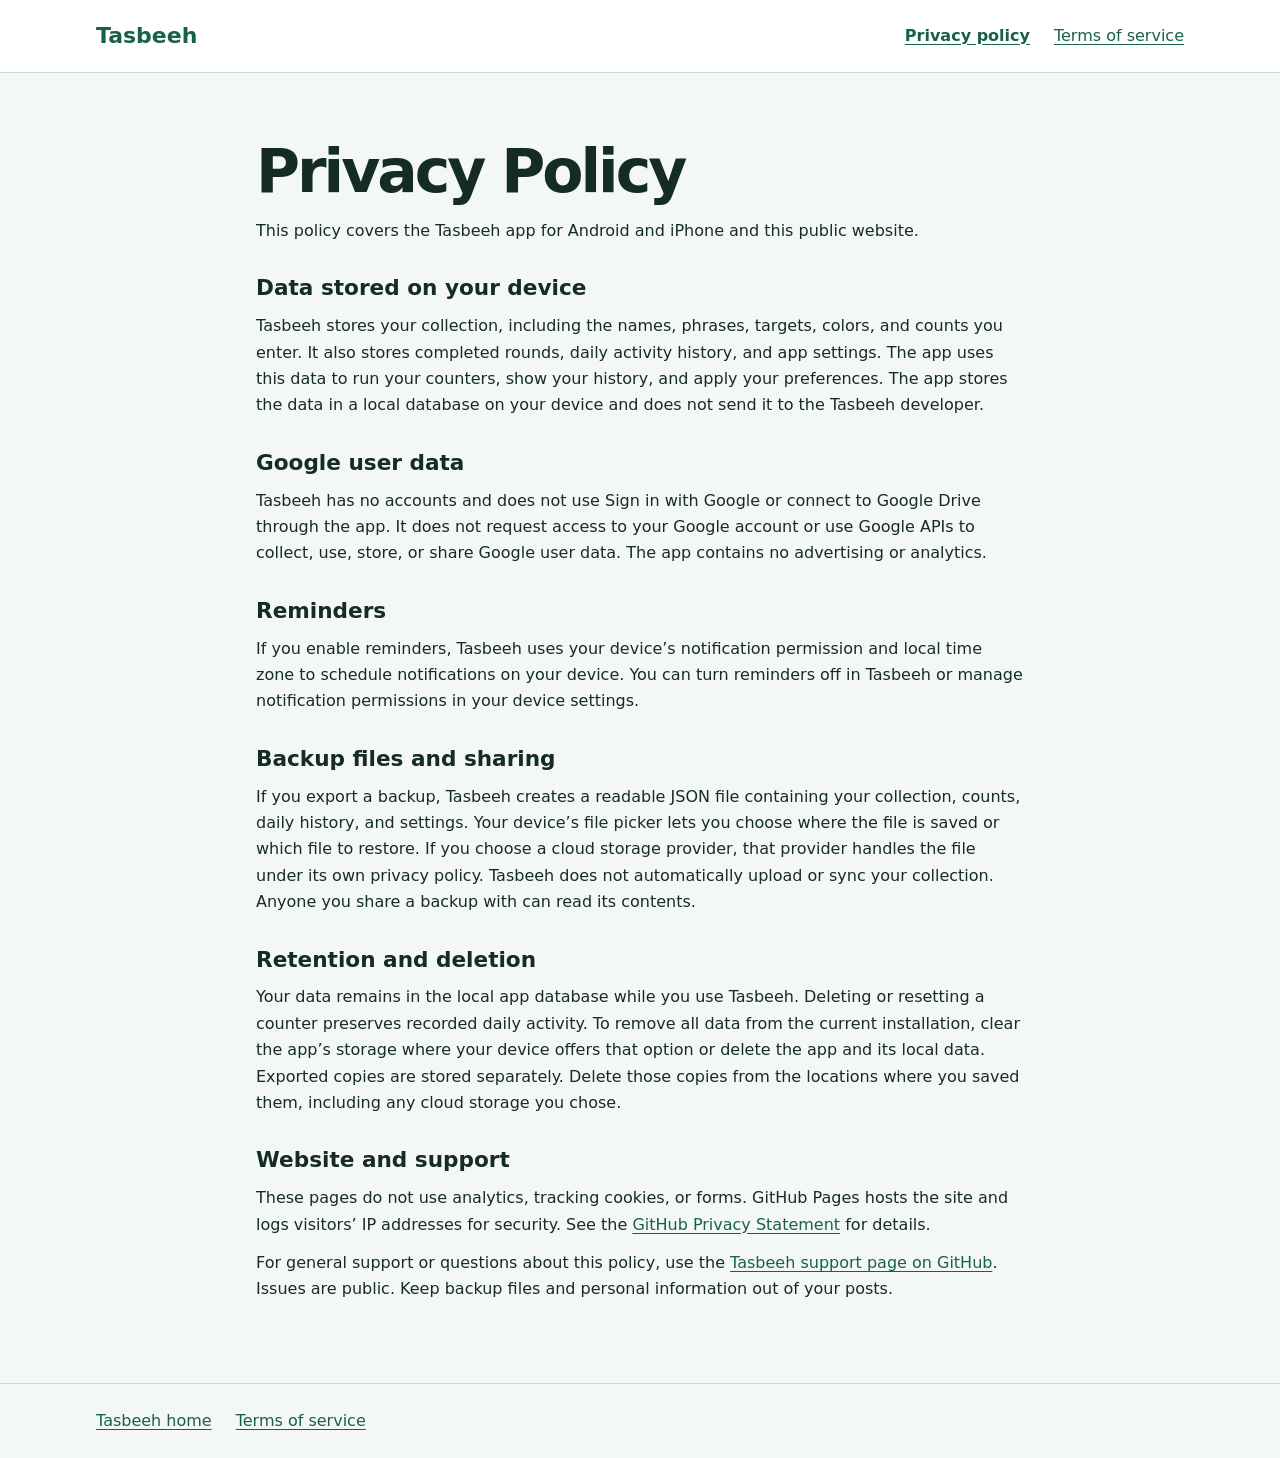
==== privacy-policy.html @ 0d0e2e69 "fill files for google" ====
<!doctype html>
<html lang="en">
<head>
  <meta charset="utf-8">
  <meta name="viewport" content="width=device-width, initial-scale=1">
  <meta name="description" content="How the Tasbeeh app and its public website handle your data.">
  <title>Privacy Policy | Tasbeeh</title>
  <link rel="stylesheet" href="styles.css">
</head>
<body>
  <header class="site-header">
    <div class="wrap header-inner">
      <a class="brand" href="./">Tasbeeh</a>
      <nav aria-label="Main navigation">
        <a href="privacy-policy.html" aria-current="page">Privacy policy</a>
        <a href="terms.html">Terms of service</a>
      </nav>
    </div>
  </header>

  <main class="wrap document">
    <h1>Privacy Policy</h1>
    <p>This policy covers the Tasbeeh app for Android and iPhone and this public website.</p>

    <h2>Data stored on your device</h2>
    <p>Tasbeeh stores your collection, including the names, phrases, targets, colors, and counts you enter. It also stores completed rounds, daily activity history, and app settings. The app uses this data to run your counters, show your history, and apply your preferences. The app stores the data in a local database on your device and does not send it to the Tasbeeh developer.</p>

    <h2>Google user data</h2>
    <p>Tasbeeh has no accounts and does not use Sign in with Google or connect to Google Drive through the app. It does not request access to your Google account or use Google APIs to collect, use, store, or share Google user data. The app contains no advertising or analytics.</p>

    <h2>Reminders</h2>
    <p>If you enable reminders, Tasbeeh uses your device’s notification permission and local time zone to schedule notifications on your device. You can turn reminders off in Tasbeeh or manage notification permissions in your device settings.</p>

    <h2>Backup files and sharing</h2>
    <p>If you export a backup, Tasbeeh creates a readable JSON file containing your collection, counts, daily history, and settings. Your device’s file picker lets you choose where the file is saved or which file to restore. If you choose a cloud storage provider, that provider handles the file under its own privacy policy. Tasbeeh does not automatically upload or sync your collection. Anyone you share a backup with can read its contents.</p>

    <h2>Retention and deletion</h2>
    <p>Your data remains in the local app database while you use Tasbeeh. Deleting or resetting a counter preserves recorded daily activity. To remove all data from the current installation, clear the app’s storage where your device offers that option or delete the app and its local data. Exported copies are stored separately. Delete those copies from the locations where you saved them, including any cloud storage you chose.</p>

    <h2>Website and support</h2>
    <p>These pages do not use analytics, tracking cookies, or forms. GitHub Pages hosts the site and logs visitors’ IP addresses for security. See the <a href="https://docs.github.com/en/site-policy/privacy-policies/github-general-privacy-statement">GitHub Privacy Statement</a> for details.</p>
    <p>For general support or questions about this policy, use the <a href="https://github.com/englishaburrub-collab/tasbeeh-public/issues">Tasbeeh support page on GitHub</a>. Issues are public. Keep backup files and personal information out of your posts.</p>
  </main>

  <footer class="site-footer">
    <div class="wrap footer-inner">
      <a href="./">Tasbeeh home</a>
      <a href="terms.html">Terms of service</a>
    </div>
  </footer>
</body>
</html>
---- styles.css ----
:root {
  color-scheme: light;
  --page: #f4f8f5;
  --paper: #ffffff;
  --ink: #152c25;
  --muted: #455d53;
  --accent: #19604b;
  --line: #cadad1;
  font-family: system-ui, -apple-system, BlinkMacSystemFont, "Segoe UI", sans-serif;
  color: var(--ink);
  background: var(--page);
  line-height: 1.65;
}

* { box-sizing: border-box; }
body { margin: 0; }
a { color: var(--accent); text-underline-offset: 0.2em; }
a:hover { text-decoration-thickness: 0.13em; }
a:focus-visible { outline: 2px solid var(--accent); outline-offset: 5px; }
[aria-current="page"] { font-weight: 700; }

.wrap {
  width: min(68rem, calc(100% - 2rem));
  margin-inline: auto;
}

.site-header { background: var(--paper); border-bottom: 1px solid var(--line); }
.header-inner, .footer-inner, nav {
  display: flex;
  align-items: center;
  flex-wrap: wrap;
  gap: 0.5rem 1.5rem;
}

.header-inner { justify-content: space-between; min-height: 4.5rem; padding-block: 0.75rem; }
.brand { font-size: 1.375rem; font-weight: 750; text-decoration: none; }
.site-footer { margin-top: clamp(3rem, 7vw, 5rem); border-top: 1px solid var(--line); }
.footer-inner { padding-block: 1.5rem; }

.hero {
  display: grid;
  grid-template-columns: 1.15fr 1fr;
  align-items: center;
  gap: clamp(1.5rem, 6vw, 5rem);
  padding-block: clamp(2.75rem, 8vw, 6rem);
}

.eyebrow { margin: 0 0 0.75rem; color: var(--accent); font-weight: 650; }
h1, h2 { line-height: 1.15; }
h1 { margin: 0; font-size: clamp(2.75rem, 8vw, 6.25rem); letter-spacing: -0.05em; }
.lead { max-width: 37ch; color: var(--muted); font-size: clamp(1.125rem, 2.6vw, 1.45rem); }

.counter-preview {
  display: grid;
  place-items: center;
  min-height: 19rem;
  padding: 1.5rem;
  border: 1px solid var(--line);
  border-radius: 1.5rem;
  background: #deeee4;
}

.preview-face {
  display: grid;
  place-content: center;
  width: min(100%, 13rem);
  aspect-ratio: 1;
  border: 0.45rem solid #8ab7a2;
  border-top-color: var(--accent);
  border-right-color: var(--accent);
  border-radius: 50%;
  background: var(--paper);
  text-align: center;
}

.preview-count { font-size: 3rem; font-weight: 750; line-height: 1.15; }
.preview-phrase { font-size: 1.2rem; }
.preview-target { color: var(--muted); }

.features {
  display: grid;
  grid-template-columns: repeat(3, minmax(0, 1fr));
  gap: 1rem;
}

.features article {
  padding: 1.5rem;
  border: 1px solid var(--line);
  border-radius: 1rem;
  background: var(--paper);
}

.features h2 { margin: 0; font-size: 1.25rem; }
.features p { margin: 0.75rem 0 0; color: var(--muted); }

.document { max-width: 48rem; padding-top: clamp(2rem, 6vw, 4rem); }
.document h1 { font-size: clamp(2.25rem, 6vw, 3.75rem); }
.document h2 { margin: 2rem 0 0.5rem; font-size: 1.35rem; }
.document p { margin: 0.75rem 0; }

@media (max-width: 45rem) {
  .hero, .features { grid-template-columns: 1fr; }
  .counter-preview { min-height: 15.5rem; }
}
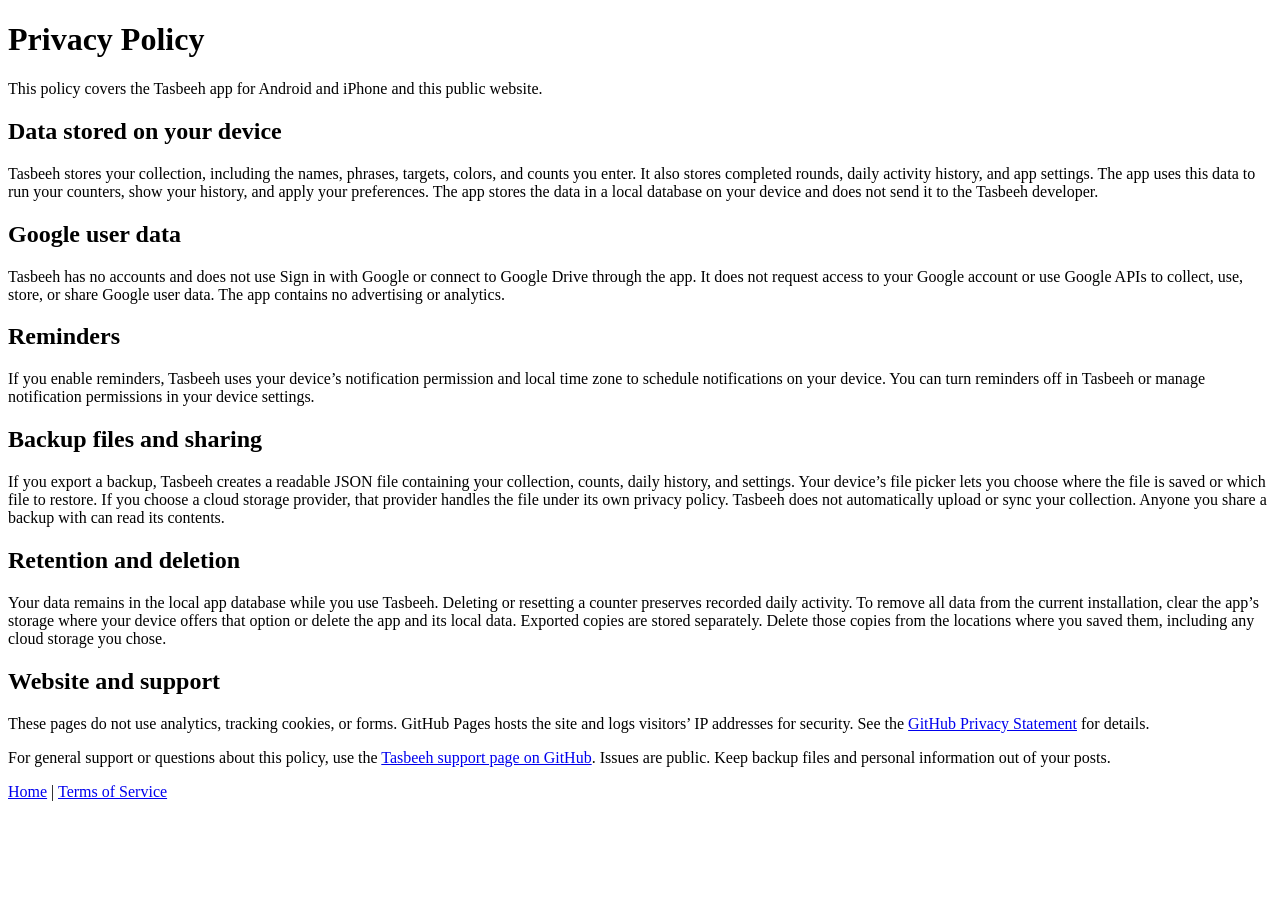
==== commit 38b36754: "Match Wallet Tracker public page layout" ====
--- a/privacy-policy.html
+++ b/privacy-policy.html
@@ -3,22 +3,11 @@
 <head>
   <meta charset="utf-8">
   <meta name="viewport" content="width=device-width, initial-scale=1">
+  <title>Privacy Policy - Tasbeeh</title>
   <meta name="description" content="How the Tasbeeh app and its public website handle your data.">
-  <title>Privacy Policy | Tasbeeh</title>
-  <link rel="stylesheet" href="styles.css">
 </head>
 <body>
-  <header class="site-header">
-    <div class="wrap header-inner">
-      <a class="brand" href="./">Tasbeeh</a>
-      <nav aria-label="Main navigation">
-        <a href="privacy-policy.html" aria-current="page">Privacy policy</a>
-        <a href="terms.html">Terms of service</a>
-      </nav>
-    </div>
-  </header>
-
-  <main class="wrap document">
+  <main>
     <h1>Privacy Policy</h1>
     <p>This policy covers the Tasbeeh app for Android and iPhone and this public website.</p>
 
@@ -40,13 +29,11 @@
     <h2>Website and support</h2>
     <p>These pages do not use analytics, tracking cookies, or forms. GitHub Pages hosts the site and logs visitors’ IP addresses for security. See the <a href="https://docs.github.com/en/site-policy/privacy-policies/github-general-privacy-statement">GitHub Privacy Statement</a> for details.</p>
     <p>For general support or questions about this policy, use the <a href="https://github.com/englishaburrub-collab/tasbeeh-public/issues">Tasbeeh support page on GitHub</a>. Issues are public. Keep backup files and personal information out of your posts.</p>
+
+    <p>
+      <a href="./">Home</a> |
+      <a href="terms.html">Terms of Service</a>
+    </p>
   </main>
-
-  <footer class="site-footer">
-    <div class="wrap footer-inner">
-      <a href="./">Tasbeeh home</a>
-      <a href="terms.html">Terms of service</a>
-    </div>
-  </footer>
 </body>
 </html>
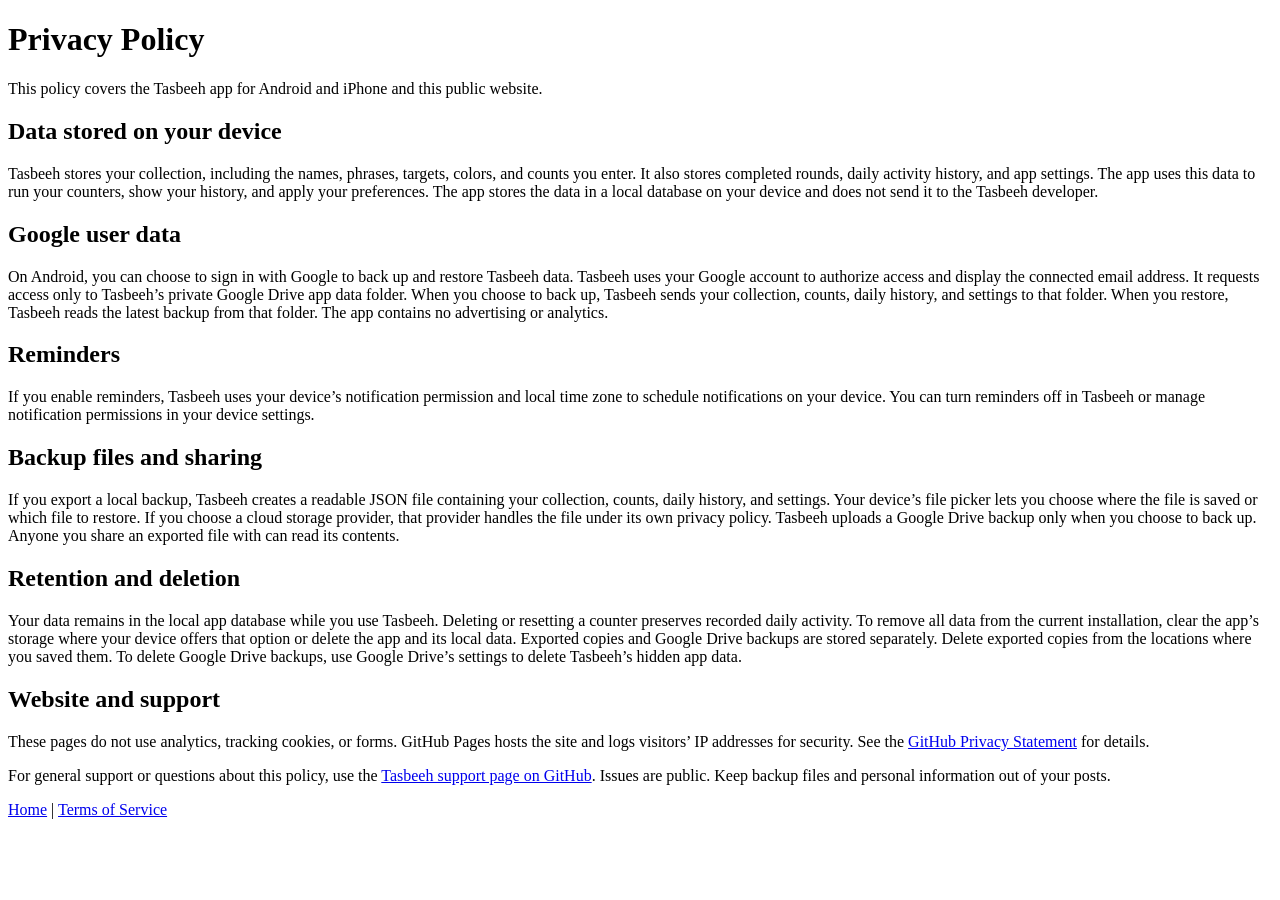
==== commit be2193c0: "Document optional Google Drive backups in privacy policy" ====
--- a/privacy-policy.html
+++ b/privacy-policy.html
@@ -15,16 +15,16 @@
     <p>Tasbeeh stores your collection, including the names, phrases, targets, colors, and counts you enter. It also stores completed rounds, daily activity history, and app settings. The app uses this data to run your counters, show your history, and apply your preferences. The app stores the data in a local database on your device and does not send it to the Tasbeeh developer.</p>
 
     <h2>Google user data</h2>
-    <p>Tasbeeh has no accounts and does not use Sign in with Google or connect to Google Drive through the app. It does not request access to your Google account or use Google APIs to collect, use, store, or share Google user data. The app contains no advertising or analytics.</p>
+    <p>On Android, you can choose to sign in with Google to back up and restore Tasbeeh data. Tasbeeh uses your Google account to authorize access and display the connected email address. It requests access only to Tasbeeh’s private Google Drive app data folder. When you choose to back up, Tasbeeh sends your collection, counts, daily history, and settings to that folder. When you restore, Tasbeeh reads the latest backup from that folder. The app contains no advertising or analytics.</p>
 
     <h2>Reminders</h2>
     <p>If you enable reminders, Tasbeeh uses your device’s notification permission and local time zone to schedule notifications on your device. You can turn reminders off in Tasbeeh or manage notification permissions in your device settings.</p>
 
     <h2>Backup files and sharing</h2>
-    <p>If you export a backup, Tasbeeh creates a readable JSON file containing your collection, counts, daily history, and settings. Your device’s file picker lets you choose where the file is saved or which file to restore. If you choose a cloud storage provider, that provider handles the file under its own privacy policy. Tasbeeh does not automatically upload or sync your collection. Anyone you share a backup with can read its contents.</p>
+    <p>If you export a local backup, Tasbeeh creates a readable JSON file containing your collection, counts, daily history, and settings. Your device’s file picker lets you choose where the file is saved or which file to restore. If you choose a cloud storage provider, that provider handles the file under its own privacy policy. Tasbeeh uploads a Google Drive backup only when you choose to back up. Anyone you share an exported file with can read its contents.</p>
 
     <h2>Retention and deletion</h2>
-    <p>Your data remains in the local app database while you use Tasbeeh. Deleting or resetting a counter preserves recorded daily activity. To remove all data from the current installation, clear the app’s storage where your device offers that option or delete the app and its local data. Exported copies are stored separately. Delete those copies from the locations where you saved them, including any cloud storage you chose.</p>
+    <p>Your data remains in the local app database while you use Tasbeeh. Deleting or resetting a counter preserves recorded daily activity. To remove all data from the current installation, clear the app’s storage where your device offers that option or delete the app and its local data. Exported copies and Google Drive backups are stored separately. Delete exported copies from the locations where you saved them. To delete Google Drive backups, use Google Drive’s settings to delete Tasbeeh’s hidden app data.</p>
 
     <h2>Website and support</h2>
     <p>These pages do not use analytics, tracking cookies, or forms. GitHub Pages hosts the site and logs visitors’ IP addresses for security. See the <a href="https://docs.github.com/en/site-policy/privacy-policies/github-general-privacy-statement">GitHub Privacy Statement</a> for details.</p>
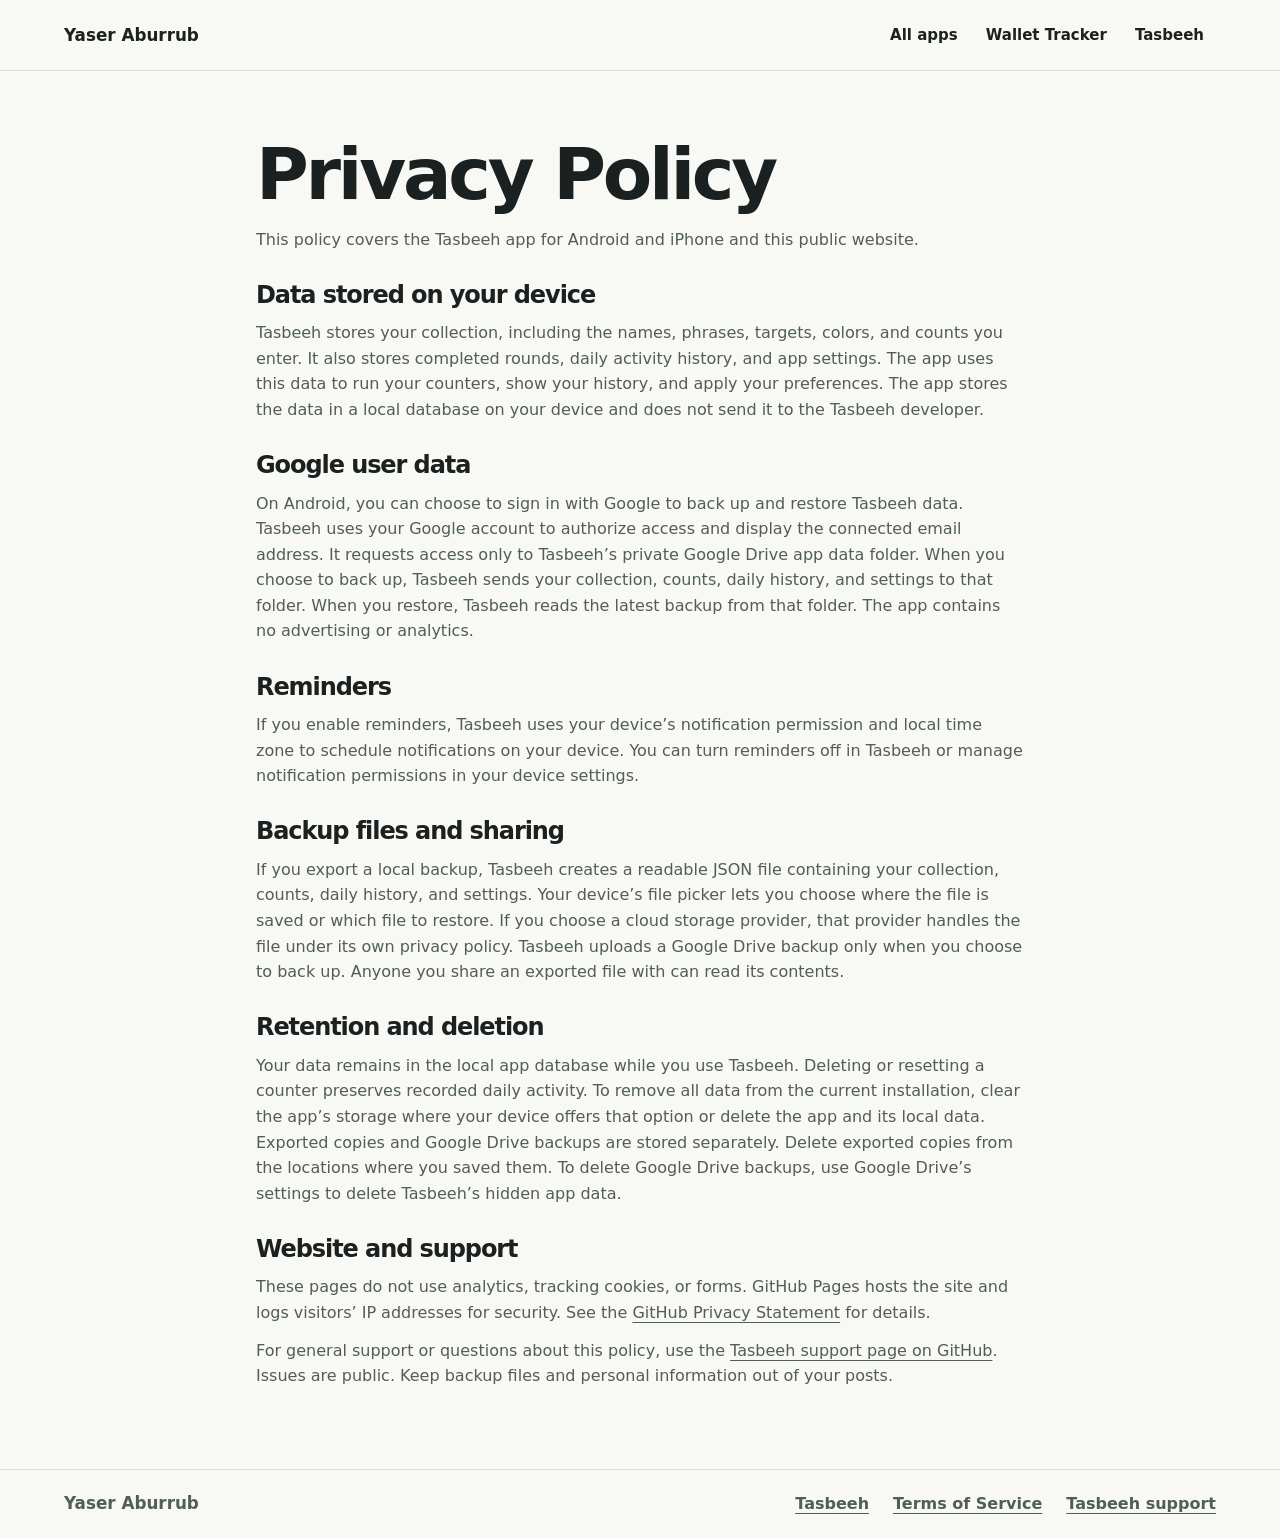
==== commit bef800d0: "Refresh Tasbeeh product and policy pages" ====
--- a/privacy-policy.html
+++ b/privacy-policy.html
@@ -5,9 +5,23 @@
   <meta name="viewport" content="width=device-width, initial-scale=1">
   <title>Privacy Policy - Tasbeeh</title>
   <meta name="description" content="How the Tasbeeh app and its public website handle your data.">
+  <link rel="canonical" href="https://englishaburrub-collab.github.io/tasbeeh-public/privacy-policy.html">
+  <link rel="stylesheet" href="styles.css">
+  <link rel="icon" href="app-icon.png" type="image/png">
 </head>
 <body>
-  <main>
+  <a class="skip" href="#main">Skip to content</a>
+  <header class="site-header">
+    <div class="wrap header-inner">
+      <a class="wordmark" href="/">Yaser Aburrub</a>
+      <nav class="site-nav" aria-label="App navigation">
+        <a href="/">All apps</a>
+        <a href="/WalletTrackerPublic/">Wallet Tracker</a>
+        <a href="/tasbeeh-public/">Tasbeeh</a>
+      </nav>
+    </div>
+  </header>
+  <main id="main" class="wrap document">
     <h1>Privacy Policy</h1>
     <p>This policy covers the Tasbeeh app for Android and iPhone and this public website.</p>
 
@@ -29,11 +43,18 @@
     <h2>Website and support</h2>
     <p>These pages do not use analytics, tracking cookies, or forms. GitHub Pages hosts the site and logs visitors’ IP addresses for security. See the <a href="https://docs.github.com/en/site-policy/privacy-policies/github-general-privacy-statement">GitHub Privacy Statement</a> for details.</p>
     <p>For general support or questions about this policy, use the <a href="https://github.com/englishaburrub-collab/tasbeeh-public/issues">Tasbeeh support page on GitHub</a>. Issues are public. Keep backup files and personal information out of your posts.</p>
-
-    <p>
-      <a href="./">Home</a> |
-      <a href="terms.html">Terms of Service</a>
-    </p>
   </main>
+  <footer class="site-footer">
+    <div class="wrap footer-inner">
+      <a class="wordmark" href="/">Yaser Aburrub</a>
+      <nav aria-label="Footer">
+        <div class="actions">
+          <a class="text-link" href="./">Tasbeeh</a>
+          <a class="text-link" href="terms.html">Terms of Service</a>
+          <a class="text-link" href="https://github.com/englishaburrub-collab/tasbeeh-public/issues">Tasbeeh support</a>
+        </div>
+      </nav>
+    </div>
+  </footer>
 </body>
 </html>
--- a/styles.css
+++ b/styles.css
@@ -0,0 +1,86 @@
+:root {
+  color-scheme: light;
+  --background: #f8f8f4;
+  --paper: #fff;
+  --text: #1b2020;
+  --muted: #515d59;
+  --line: #dce1da;
+  --plum: #33254d;
+  --green: #173c32;
+  font: 100%/1.6 system-ui, -apple-system, "Segoe UI", sans-serif;
+}
+*, *::before, *::after { box-sizing: border-box; }
+body { margin: 0; background: var(--background); color: var(--text); }
+a { color: inherit; text-underline-offset: .22em; }
+a:hover { text-decoration-thickness: .13em; }
+:focus-visible { outline: 3px solid #98662e; outline-offset: 4px; }
+img { display: block; max-width: 100%; }
+h1, h2, h3, p { margin: 0; }
+h1, h2, h3 { line-height: 1.1; letter-spacing: -.045em; text-wrap: balance; }
+h1 { font-size: clamp(2.8rem, 7.6vw, 6.3rem); font-weight: 725; }
+h2 { font-size: clamp(1.9rem, 4vw, 3.25rem); font-weight: 700; }
+h3 { font-size: 1.3rem; font-weight: 700; }
+p { color: var(--muted); }
+.wrap { width: min(72rem, calc(100% - 2.5rem)); margin-inline: auto; }
+.skip { position: absolute; top: .5rem; left: .5rem; z-index: 1; padding: .5rem 1rem; background: var(--paper); transform: translateY(-200%); }
+.skip:focus { transform: none; }
+.site-header { border-bottom: 1px solid var(--line); }
+.header-inner, .footer-inner, .actions { display: flex; align-items: center; flex-wrap: wrap; gap: .75rem 1.5rem; }
+.header-inner, .footer-inner { justify-content: space-between; padding-block: 1rem; }
+.wordmark { font-size: 1.05rem; font-weight: 750; text-decoration: none; }
+.site-nav { display: flex; flex-wrap: wrap; gap: .25rem; }
+.site-nav a { padding: .45rem .75rem; font-size: .9375rem; font-weight: 600; text-decoration: none; border-radius: .4rem; }
+.site-nav a:hover, .site-nav [aria-current="page"] { background: #e7ebe3; }
+.intro { padding-block: clamp(3rem, 8vw, 6rem) clamp(2rem, 5vw, 3.75rem); }
+.intro h1 { max-width: 14ch; }
+.lead { margin-top: 1.25rem; max-width: 48ch; font-size: clamp(1.1rem, 2.5vw, 1.28rem); }
+.apps, .product-hero { display: grid; grid-template-columns: repeat(2, minmax(0, 1fr)); gap: 1.25rem; }
+.app-card { display: flex; flex-direction: column; overflow: hidden; border: 1px solid var(--line); border-radius: 1.25rem; background: var(--paper); }
+.card-copy { flex: 1; display: flex; flex-direction: column; align-items: flex-start; padding: clamp(1.25rem, 4vw, 2rem); }
+.card-copy p { margin: .75rem 0 1.25rem; }
+.card-copy .actions { margin-top: auto; }
+.art { display: grid; min-height: 16.75rem; place-items: center; padding: 1.5rem; }
+.wallet-art { background: radial-gradient(ellipse at 70% 10%, #5c477a, transparent 65%), var(--plum); color: #fff; }
+.tasbeeh-art { background: radial-gradient(ellipse at 70% 10%, #37705c, transparent 65%), var(--green); color: #fff; }
+.wallet-preview { width: min(100%, 17.5rem); padding: 1.15rem 1.25rem; border: 1px solid #d8c9f777; border-radius: 1rem; background: #221b35; box-shadow: 0 16px 36px #14102360; }
+.preview-label { color: #e3d8f4; font-size: .875rem; }
+.preview-value { display: block; font-size: 1.75rem; font-weight: 700; letter-spacing: -.035em; }
+.bars { display: flex; align-items: end; gap: .45rem; height: 4rem; margin-top: .65rem; border-bottom: 1px solid #d8c9f755; }
+.bars span { flex: 1; height: var(--height); background: #c8b2f3; border-radius: .3rem .3rem 0 0; }
+.dial { display: grid; place-items: center; width: min(12rem, 100%); aspect-ratio: 1; border-radius: 50%; padding: .45rem; background: conic-gradient(#bfe8b5 0 73%, #557a6c 73%); box-shadow: 0 16px 36px #10291f65; }
+.dial-face { display: grid; place-content: center; width: 100%; height: 100%; border-radius: 50%; background: #183b31; text-align: center; }
+.dial .preview-label { color: #ddf2d8; }
+.dial .preview-value { font-size: 2.65rem; line-height: 1.15; }
+.product-hero { align-items: center; gap: clamp(1.75rem, 6vw, 5rem); padding-block: clamp(2.75rem, 8vw, 6rem); }
+.product-hero .art { min-height: clamp(18rem, 33vw, 24rem); border-radius: 1.25rem; }
+.app-icon { width: 3.75rem; height: 3.75rem; margin-bottom: 1rem; border-radius: .9rem; object-fit: cover; }
+.product-hero .actions { margin-top: 1.5rem; }
+.button { display: inline-flex; justify-content: center; padding: .65rem 1rem; border: 1px solid transparent; border-radius: .55rem; color: #fff; background: #26352f; font-size: .95rem; font-weight: 650; text-decoration: none; }
+.button:hover { background: #3b5045; }
+.button-wallet { background: var(--plum); }
+.button-wallet:hover { background: #513b73; }
+.button-tasbeeh { background: var(--green); }
+.button-tasbeeh:hover { background: #255947; }
+.text-link { font-weight: 650; }
+.details { border-top: 1px solid var(--line); padding-top: clamp(2rem, 5vw, 3.25rem); }
+.feature-grid { display: grid; grid-template-columns: repeat(auto-fit, minmax(min(100%, 15rem), 1fr)); gap: 1rem; margin-top: 1.25rem; }
+.feature { padding: 1.25rem; border: 1px solid var(--line); border-radius: .85rem; background: var(--paper); }
+.feature p { margin-top: .65rem; }
+.resources { display: grid; grid-template-columns: 1fr 1.5fr; gap: 1rem 2rem; padding: clamp(1.25rem, 4vw, 2rem); margin-top: 1.5rem; border: 1px solid var(--line); border-radius: .85rem; background: #eef1e9; }
+.resources .actions { align-self: center; }
+.document { max-width: 48rem; padding-top: clamp(2rem, 6vw, 4rem); overflow-wrap: anywhere; }
+.document h1 { font-size: clamp(2.5rem, 6vw, 4.5rem); }
+.document h2 { margin-top: 1.85rem; font-size: 1.5rem; }
+.document h3 { margin-top: 1.25rem; font-size: 1.15rem; }
+.document p { margin-top: .75rem; }
+.site-footer { margin-top: clamp(3rem, 8vw, 5rem); border-top: 1px solid var(--line); }
+.footer-inner { color: var(--muted); padding-block: 1.3rem; }
+@media (max-width: 47rem) {
+  .apps, .product-hero, .resources { grid-template-columns: 1fr; }
+}
+@media (max-width: 31rem) {
+  .art { min-height: 14.75rem; }
+  .header-inner { gap: .45rem; }
+  .site-nav { margin-left: -.64rem; }
+  .site-nav a { padding-inline: .64rem; }
+}
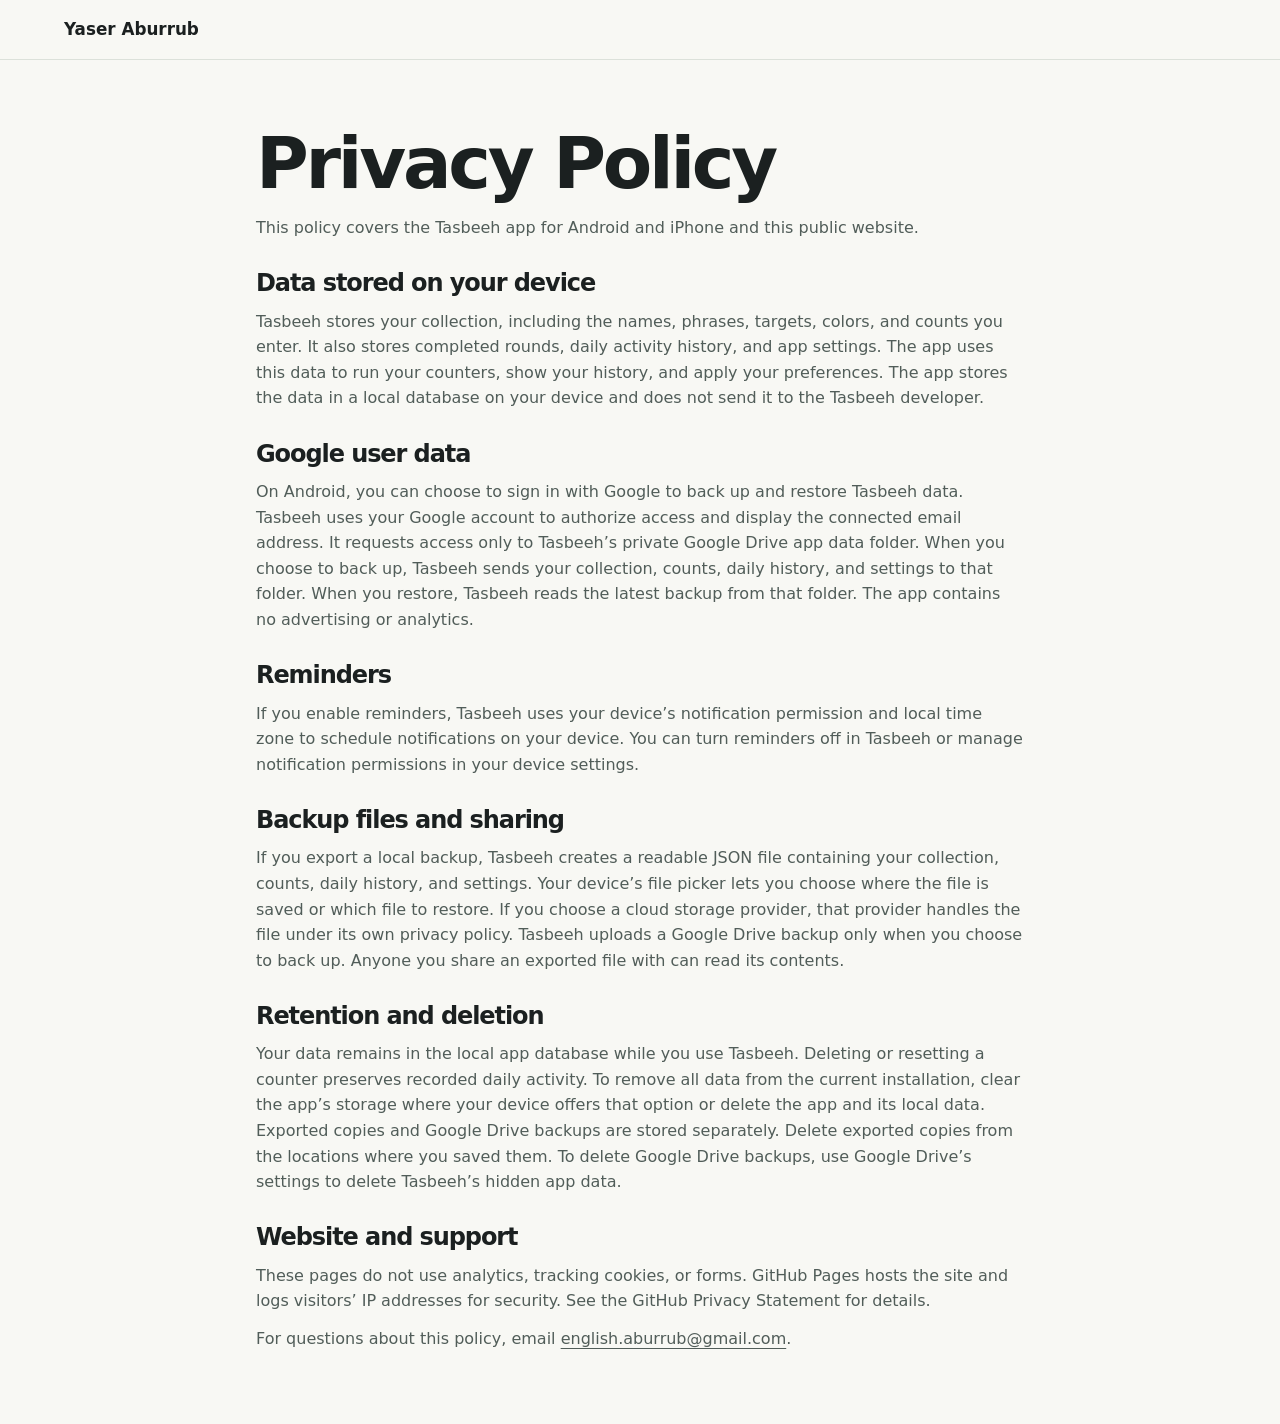
==== commit 38d28f74: "Keep app pages focused on information and APK downloads" ====
--- a/privacy-policy.html
+++ b/privacy-policy.html
@@ -13,12 +13,7 @@
   <a class="skip" href="#main">Skip to content</a>
   <header class="site-header">
     <div class="wrap header-inner">
-      <a class="wordmark" href="/">Yaser Aburrub</a>
-      <nav class="site-nav" aria-label="App navigation">
-        <a href="/">All apps</a>
-        <a href="/WalletTrackerPublic/">Wallet Tracker</a>
-        <a href="/tasbeeh-public/">Tasbeeh</a>
-      </nav>
+      <span class="wordmark">Yaser Aburrub</span>
     </div>
   </header>
   <main id="main" class="wrap document">
@@ -41,20 +36,8 @@
     <p>Your data remains in the local app database while you use Tasbeeh. Deleting or resetting a counter preserves recorded daily activity. To remove all data from the current installation, clear the app’s storage where your device offers that option or delete the app and its local data. Exported copies and Google Drive backups are stored separately. Delete exported copies from the locations where you saved them. To delete Google Drive backups, use Google Drive’s settings to delete Tasbeeh’s hidden app data.</p>
 
     <h2>Website and support</h2>
-    <p>These pages do not use analytics, tracking cookies, or forms. GitHub Pages hosts the site and logs visitors’ IP addresses for security. See the <a href="https://docs.github.com/en/site-policy/privacy-policies/github-general-privacy-statement">GitHub Privacy Statement</a> for details.</p>
-    <p>For general support or questions about this policy, use the <a href="https://github.com/englishaburrub-collab/tasbeeh-public/issues">Tasbeeh support page on GitHub</a>. Issues are public. Keep backup files and personal information out of your posts.</p>
+    <p>These pages do not use analytics, tracking cookies, or forms. GitHub Pages hosts the site and logs visitors’ IP addresses for security. See the GitHub Privacy Statement for details.</p>
+    <p>For questions about this policy, email <a href="mailto:english.aburrub@gmail.com">english.aburrub@gmail.com</a>.</p>
   </main>
-  <footer class="site-footer">
-    <div class="wrap footer-inner">
-      <a class="wordmark" href="/">Yaser Aburrub</a>
-      <nav aria-label="Footer">
-        <div class="actions">
-          <a class="text-link" href="./">Tasbeeh</a>
-          <a class="text-link" href="terms.html">Terms of Service</a>
-          <a class="text-link" href="https://github.com/englishaburrub-collab/tasbeeh-public/issues">Tasbeeh support</a>
-        </div>
-      </nav>
-    </div>
-  </footer>
 </body>
 </html>
--- a/styles.css
+++ b/styles.css
@@ -10,7 +10,7 @@
   font: 100%/1.6 system-ui, -apple-system, "Segoe UI", sans-serif;
 }
 *, *::before, *::after { box-sizing: border-box; }
-body { margin: 0; background: var(--background); color: var(--text); }
+body { margin: 0; padding-bottom: clamp(2.5rem, 6vw, 4.5rem); background: var(--background); color: var(--text); }
 a { color: inherit; text-underline-offset: .22em; }
 a:hover { text-decoration-thickness: .13em; }
 :focus-visible { outline: 3px solid #98662e; outline-offset: 4px; }
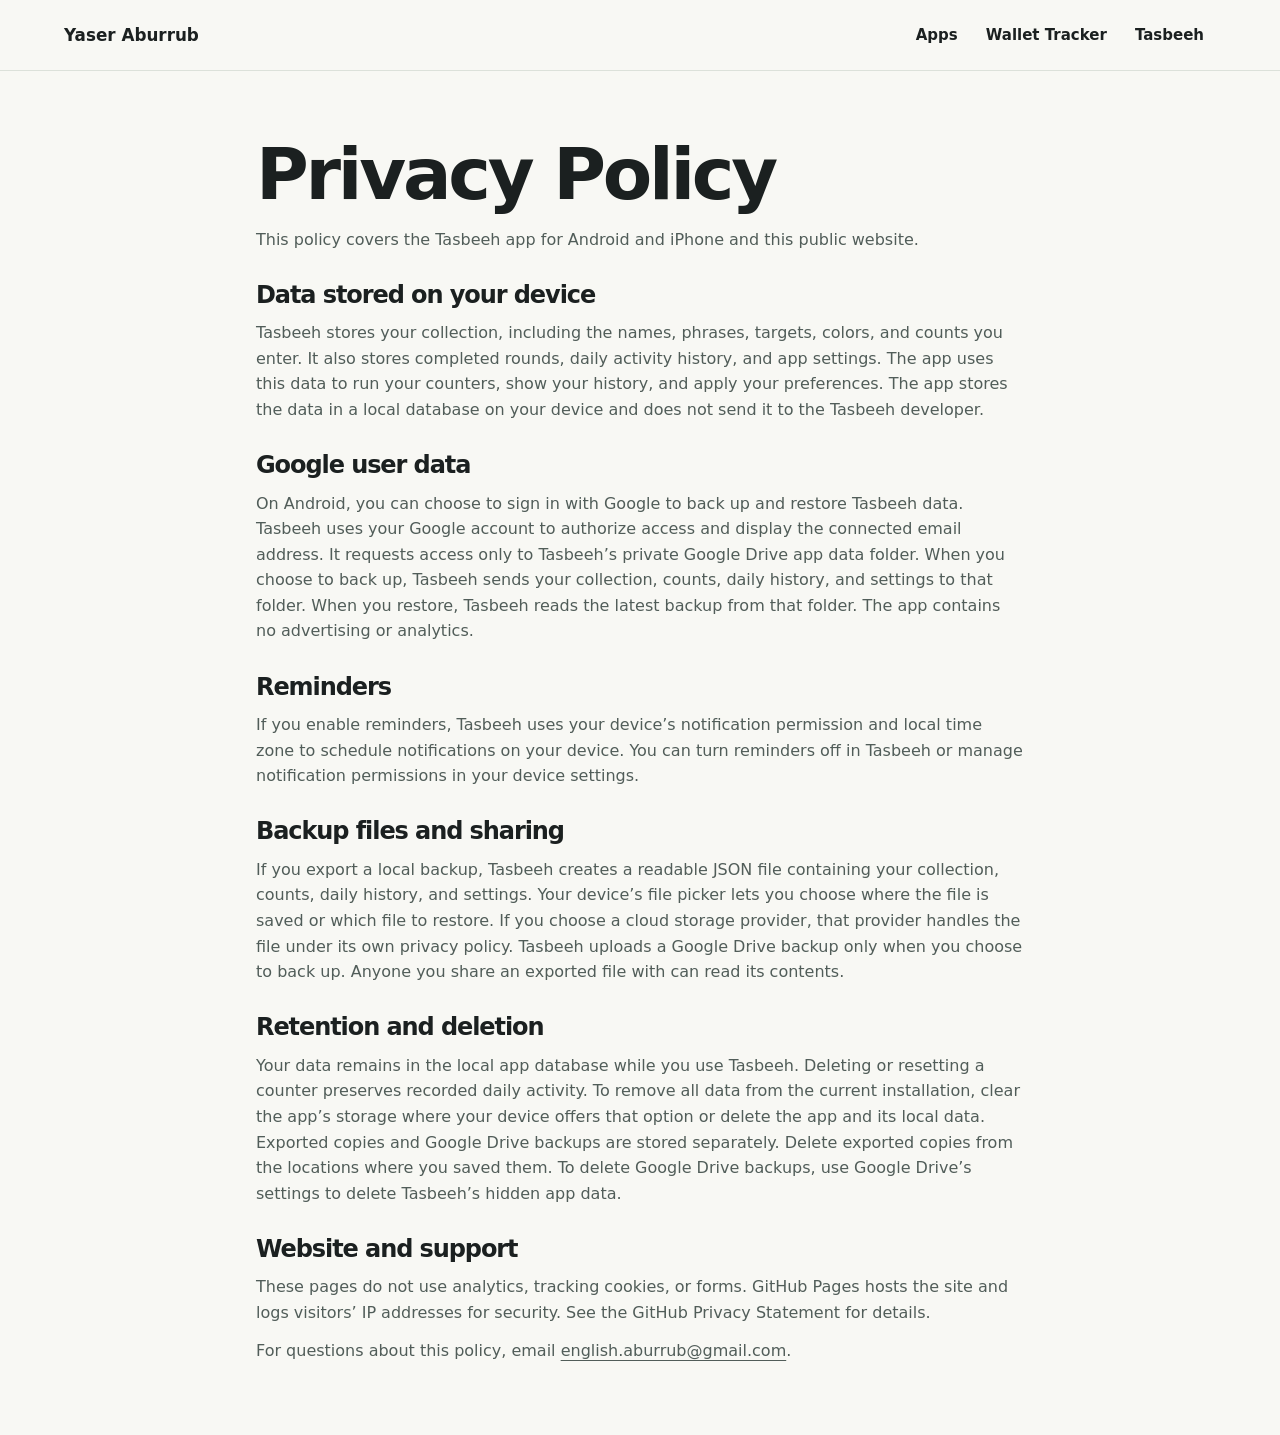
==== commit 644d47ad: "Unify navigation across the profile and app sites" ====
--- a/privacy-policy.html
+++ b/privacy-policy.html
@@ -13,7 +13,12 @@
   <a class="skip" href="#main">Skip to content</a>
   <header class="site-header">
     <div class="wrap header-inner">
-      <span class="wordmark">Yaser Aburrub</span>
+      <a class="wordmark" href="https://aburrub.github.io/">Yaser Aburrub</a>
+      <nav class="site-nav" aria-label="Apps">
+        <a href="/">Apps</a>
+        <a href="/WalletTrackerPublic/">Wallet Tracker</a>
+        <a href="/tasbeeh-public/">Tasbeeh</a>
+      </nav>
     </div>
   </header>
   <main id="main" class="wrap document">
